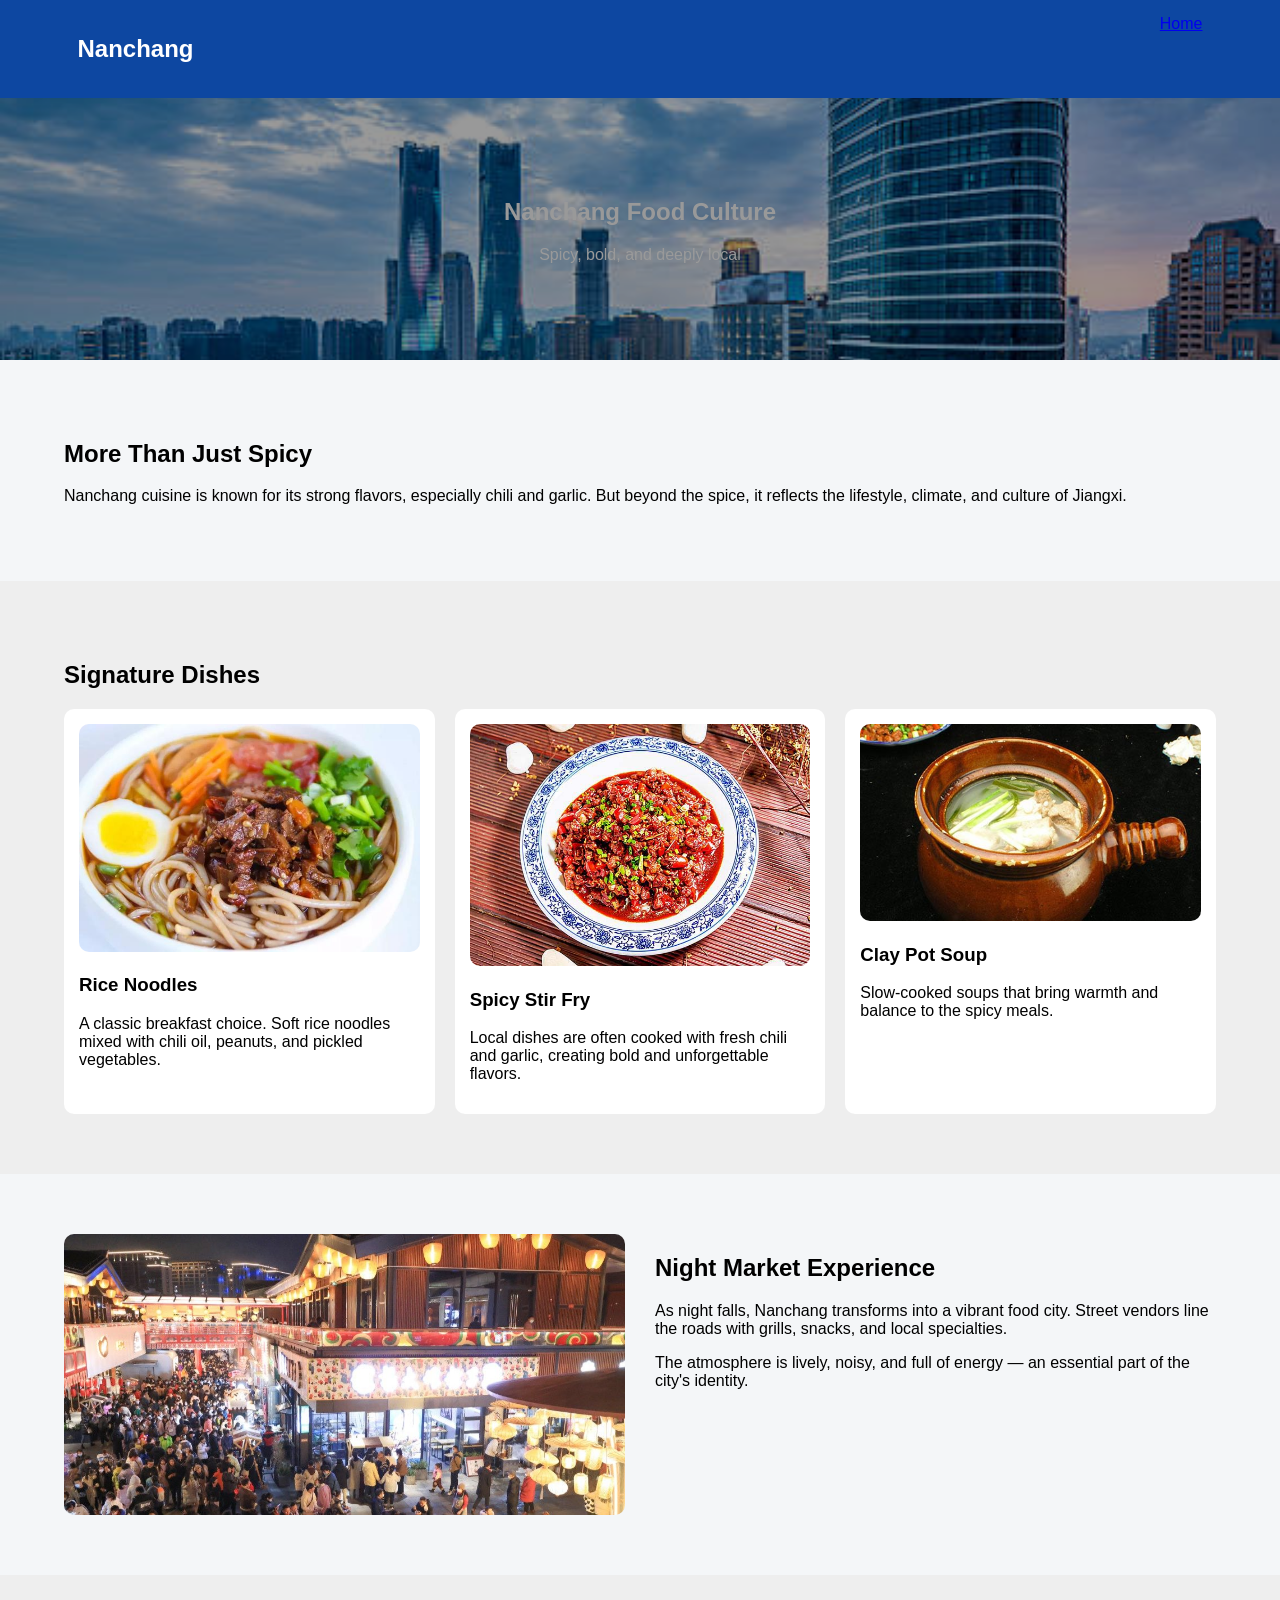
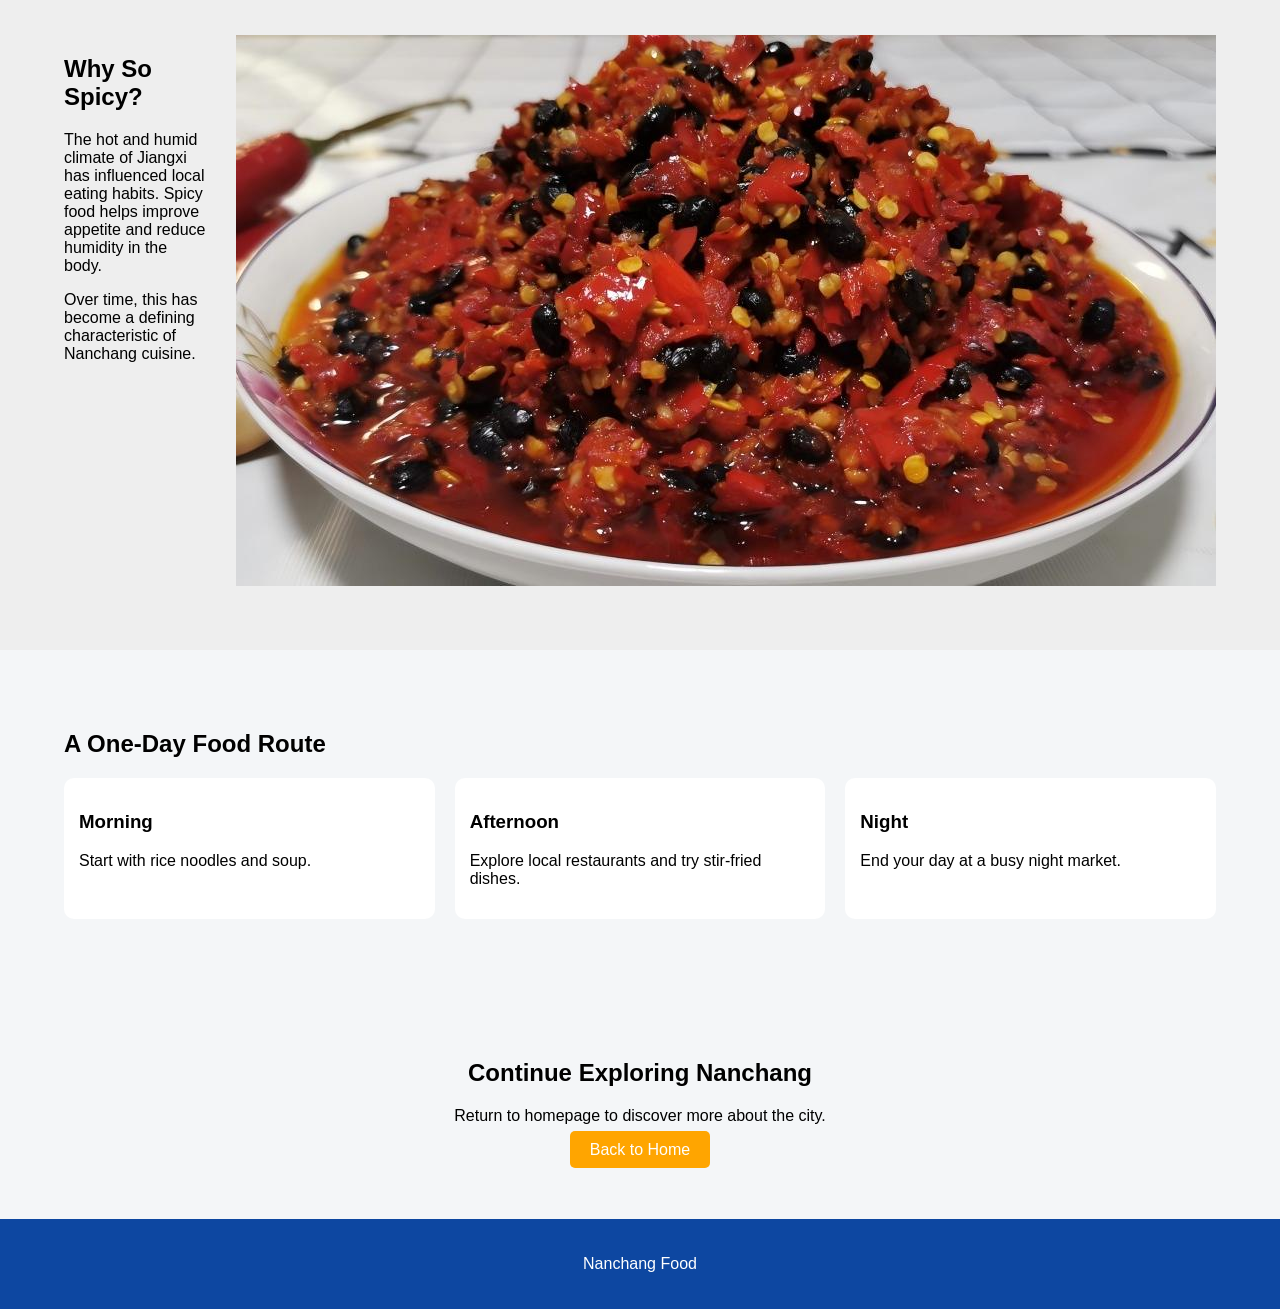
==== food.html @ 808b1657 "Add files via upload" ====
<!DOCTYPE html>
<html lang="en">
<head>
  <meta charset="UTF-8">
  <meta name="viewport" content="width=device-width, initial-scale=1.0">
  <title>Nanchang Food Culture</title>
  <link rel="stylesheet" href="style.css">
</head>

<body>

<!-- NAV -->
<header class="navbar">
  <div class="container nav-inner">
    <h2>Nanchang</h2>
    <nav>
      <a href="index.html">Home</a>
    </nav>
  </div>
</header>

<!-- HERO -->
<section class="hero small">
  <div class="overlay"></div>
  <div class="container">
    <h1>Nanchang Food Culture</h1>
    <p>Spicy, bold, and deeply local</p>
  </div>
</section>

<!-- INTRO -->
<section class="section">
  <div class="container">
    <h2>More Than Just Spicy</h2>
    <p>
      Nanchang cuisine is known for its strong flavors, especially chili and garlic.
      But beyond the spice, it reflects the lifestyle, climate, and culture of Jiangxi.
    </p>
  </div>
</section>

<!-- SIGNATURE DISHES -->
<section class="section gray">
  <div class="container">
    <h2>Signature Dishes</h2>

    <div class="grid-3">

      <div class="card">
        <img src="images/noodle.jpg">
        <h3>Rice Noodles</h3>
        <p>
          A classic breakfast choice. Soft rice noodles mixed with chili oil,
          peanuts, and pickled vegetables.
        </p>
      </div>

      <div class="card">
        <img src="images/spicy.jpg">
        <h3>Spicy Stir Fry</h3>
        <p>
          Local dishes are often cooked with fresh chili and garlic,
          creating bold and unforgettable flavors.
        </p>
      </div>

      <div class="card">
        <img src="images/soup.jpg">
        <h3>Clay Pot Soup</h3>
        <p>
          Slow-cooked soups that bring warmth and balance to the spicy meals.
        </p>
      </div>

    </div>
  </div>
</section>

<!-- STREET FOOD EXPERIENCE -->
<section class="section">
  <div class="container split">

    <img src="images/street.jpg" alt="Street Food">

    <div>
      <h2>Night Market Experience</h2>
      <p>
        As night falls, Nanchang transforms into a vibrant food city.
        Street vendors line the roads with grills, snacks, and local specialties.
      </p>
      <p>
        The atmosphere is lively, noisy, and full of energy —
        an essential part of the city's identity.
      </p>
    </div>

  </div>
</section>

<!-- FOOD CULTURE -->
<section class="section gray">
  <div class="container two-col">

    <div>
      <h2>Why So Spicy?</h2>
      <p>
        The hot and humid climate of Jiangxi has influenced local eating habits.
        Spicy food helps improve appetite and reduce humidity in the body.
      </p>
      <p>
        Over time, this has become a defining characteristic of Nanchang cuisine.
      </p>
    </div>

    <div>
      <img src="images/chili.jpg" alt="Chili">
    </div>

  </div>
</section>

<!-- FOOD ROUTE / EXPERIENCE -->
<section class="section">
  <div class="container">
    <h2>A One-Day Food Route</h2>

    <div class="grid-3">

      <div class="card">
        <h3>Morning</h3>
        <p>Start with rice noodles and soup.</p>
      </div>

      <div class="card">
        <h3>Afternoon</h3>
        <p>Explore local restaurants and try stir-fried dishes.</p>
      </div>

      <div class="card">
        <h3>Night</h3>
        <p>End your day at a busy night market.</p>
      </div>

    </div>
  </div>
</section>

<!-- CTA -->
<section class="section qr">
  <div class="container">
    <h2>Continue Exploring Nanchang</h2>
    <p>Return to homepage to discover more about the city.</p>
    <a href="index.html" class="btn primary">Back to Home</a>
  </div>
</section>

<!-- FOOTER -->
<footer class="footer">
  <p>Nanchang Food</p>
</footer>

<script src="script.js"></script>

</body>
</html>
---- style.css ----
body {
  margin: 0;
  font-family: Arial;
  background: #f4f6f8;
}

/* Layout */
.container {
  width: 90%;
  margin: auto;
}

/* NAV */
.navbar {
  background: #0d47a1;
  color: white;
  padding: 15px;
}

.nav-inner {
  display: flex;
  justify-content: space-between;
}

/* HERO */
.hero {
  background: url('images/hero.jpg') center/cover;
  color: white;
  padding: 150px 0;
  position: relative;
  text-align: center;
}

.overlay {
  position: absolute;
  inset: 0;
  background: rgba(0,0,0,0.4);
}

.hero-content {
  position: relative;
}

.hero.small {
  padding: 80px 0;
}

/* BUTTON */
.btn {
  padding: 10px 20px;
  margin: 10px;
  text-decoration: none;
  border-radius: 5px;
}

.primary {
  background: orange;
  color: white;
}

.secondary {
  border: 1px solid white;
  color: white;
}

/* SECTION */
.section {
  padding: 60px 0;
}

.gray {
  background: #eee;
}

/* GRID */
.grid-4 {
  display: grid;
  grid-template-columns: repeat(4,1fr);
  gap: 20px;
}

.grid-3 {
  display: grid;
  grid-template-columns: repeat(3,1fr);
  gap: 20px;
}

/* CARD */
.card {
  background: white;
  padding: 15px;
  border-radius: 10px;
}

.card img {
  width: 100%;
  border-radius: 10px;
}

/* SPLIT */
.two-col {
  display: grid;
  grid-template-columns: 1fr 1fr;
  gap: 30px;
}

.split {
  display: grid;
  grid-template-columns: 1fr 1fr;
  gap: 30px;
}

.split img {
  width: 100%;
  border-radius: 10px;
}

/* QR */
.qr {
  text-align: center;
}

.qr-box img {
  width: 150px;
}

/* FOOTER */
.footer {
  background: #0d47a1;
  color: white;
  text-align: center;
  padding: 20px;
}

/* MOBILE */
@media(max-width:768px){
  .grid-4, .grid-3, .two-col, .split {
    grid-template-columns: 1fr;
  }
}
/* ===== 动画基础 ===== */
.hidden {
  opacity: 0;
  transform: translateY(40px);
  transition: all 0.6s ease;
}

.show {
  opacity: 1;
  transform: translateY(0);
}

/* ===== Navbar 滚动效果 ===== */
.navbar.scrolled {
  background: rgba(13,71,161,0.9);
  backdrop-filter: blur(10px);
}

/* ===== 卡片动画更丝滑 ===== */
.card {
  transition: all 0.3s ease;
}

/* ===== 返回顶部按钮 ===== */
.backTop {
  position: fixed;
  bottom: 30px;
  right: 30px;
  background: orange;
  color: white;
  border: none;
  padding: 10px 15px;
  font-size: 20px;
  border-radius: 50%;
  cursor: pointer;
  display: none;
}
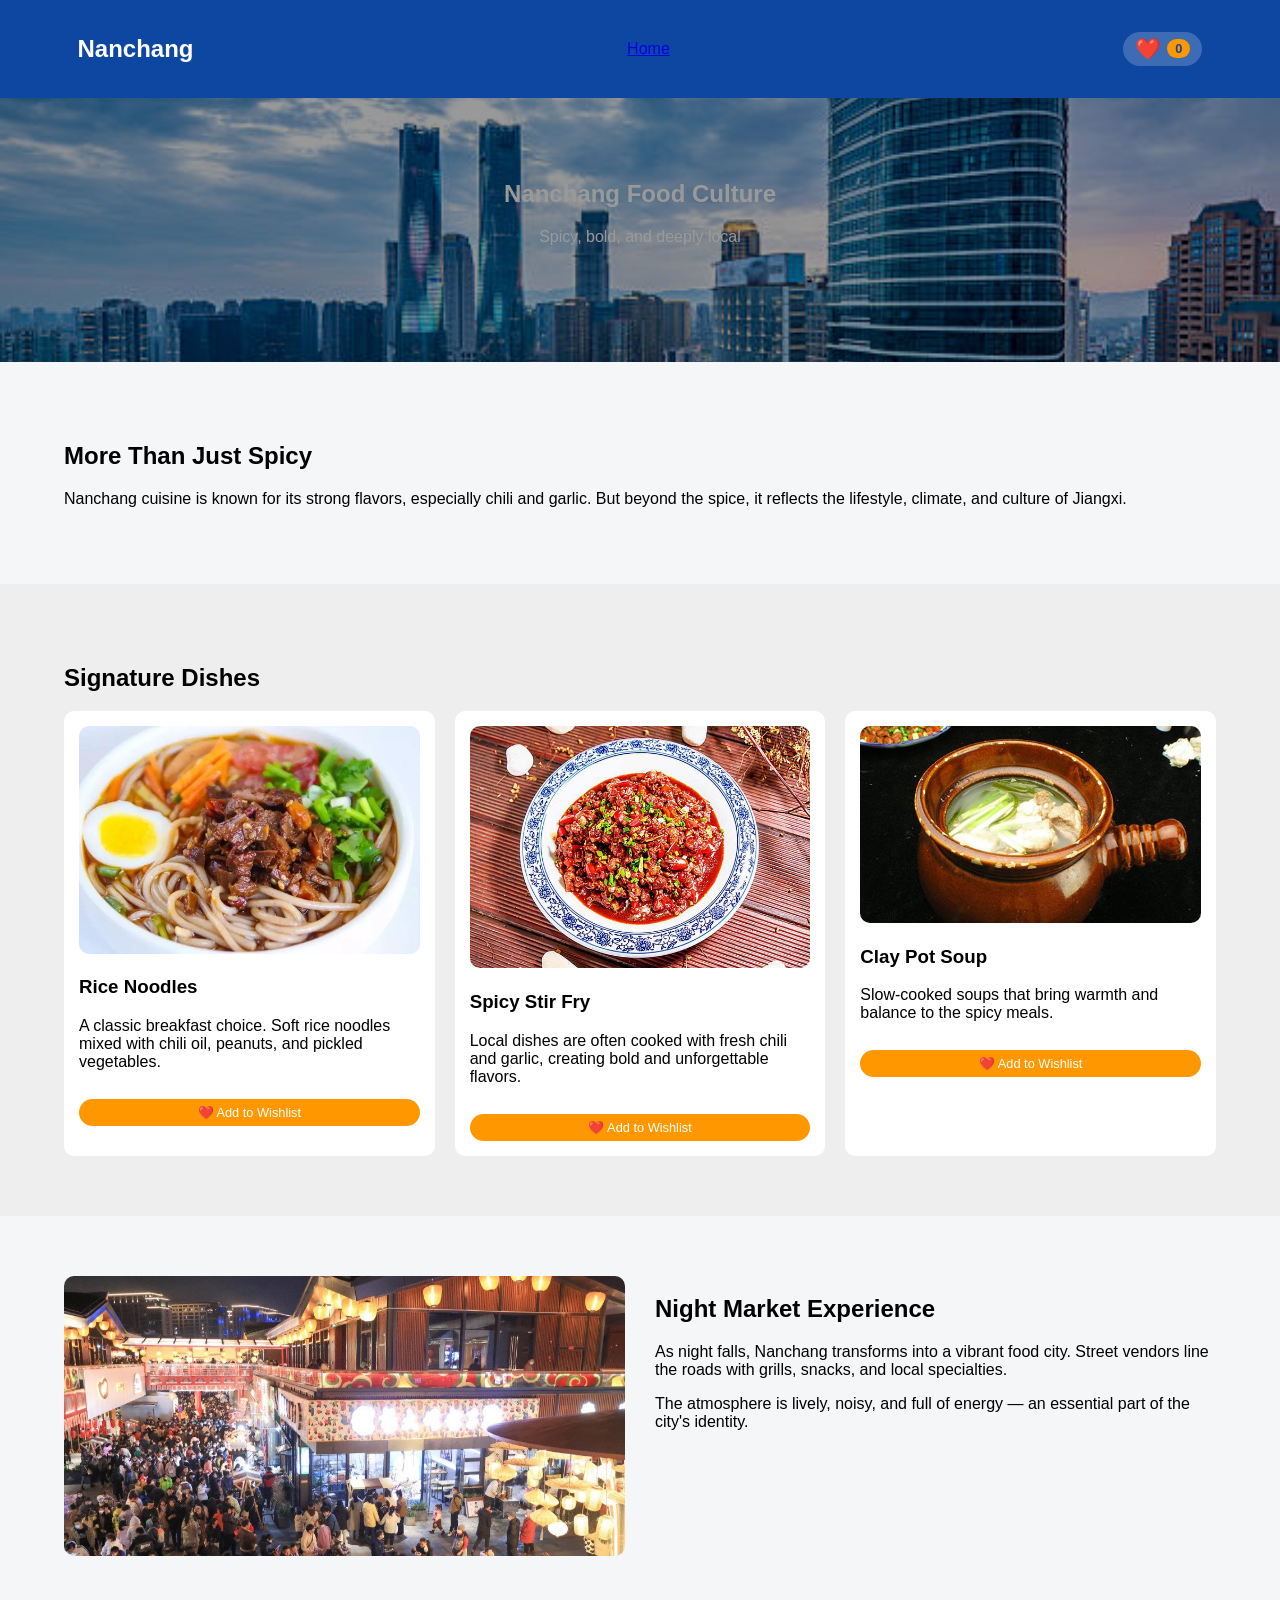
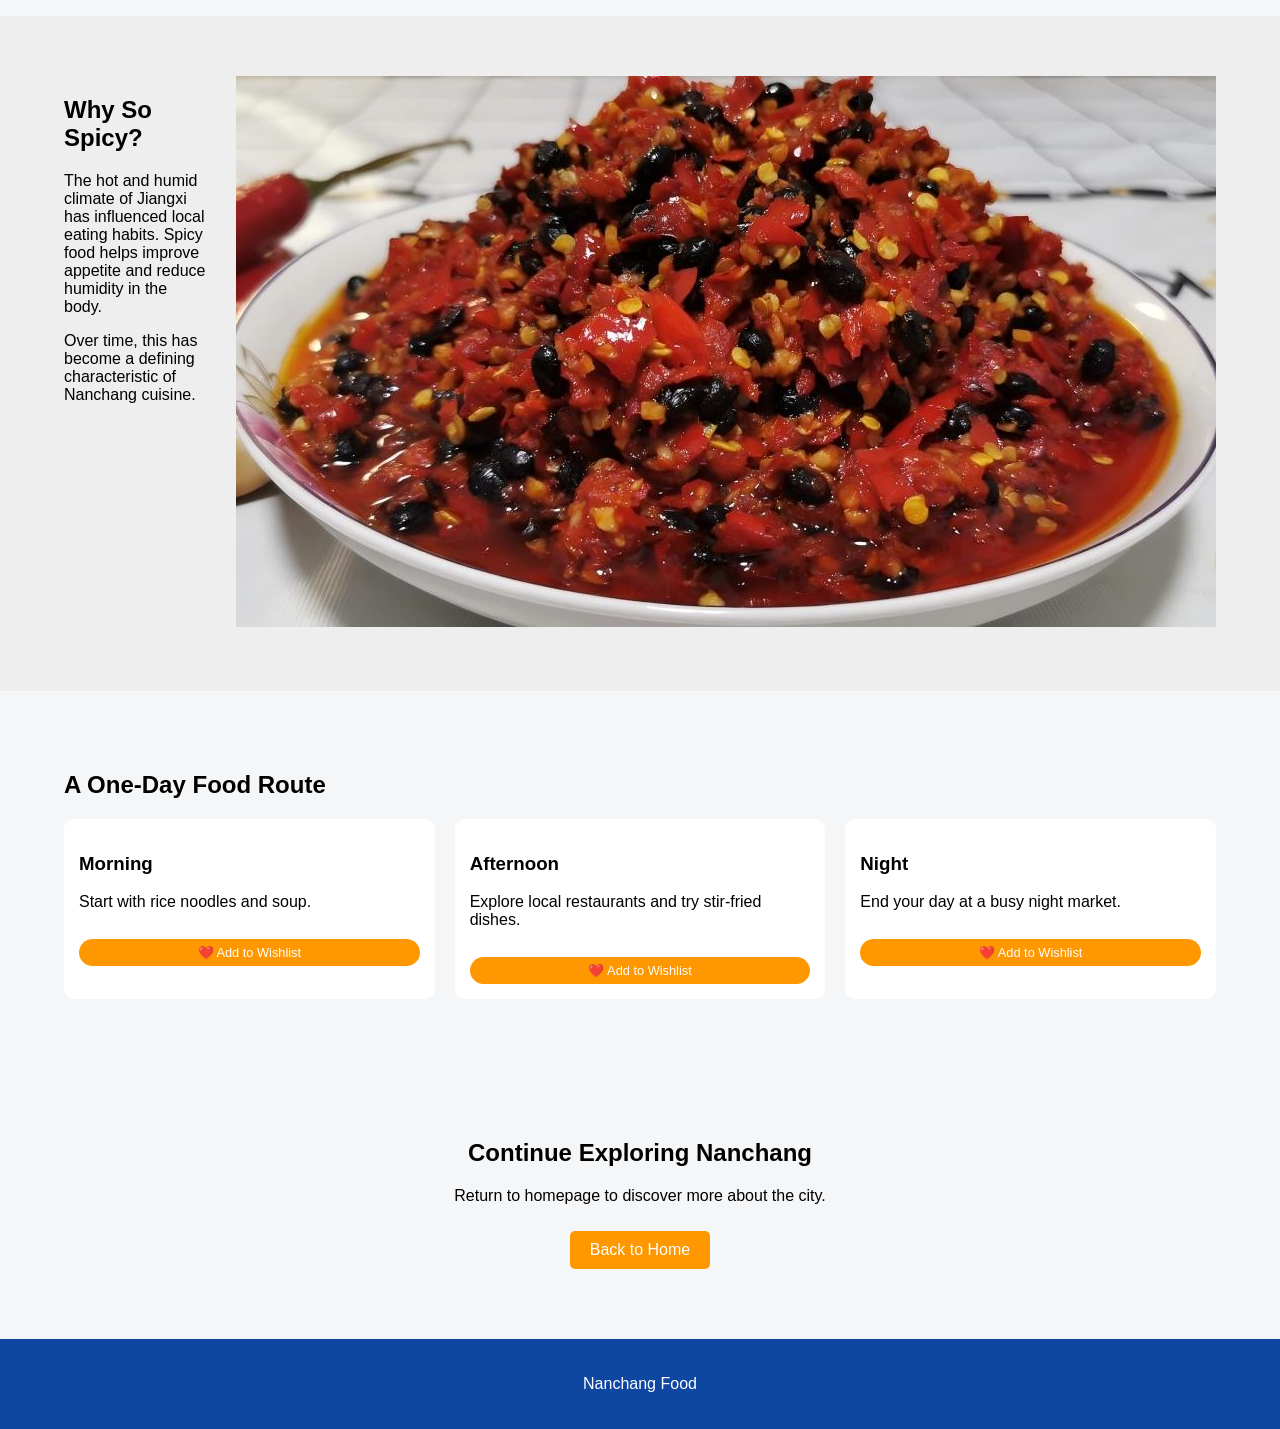
==== commit a299e7c0: "Add files via upload" ====
--- a/food.html
+++ b/food.html
@@ -6,7 +6,6 @@
   <title>Nanchang Food Culture</title>
   <link rel="stylesheet" href="style.css">
 </head>
-
 <body>
 
 <!-- NAV -->
@@ -16,6 +15,11 @@
     <nav>
       <a href="index.html">Home</a>
     </nav>
+    <!-- Wishlist icon with counter -->
+    <div class="wishlist-icon" id="wishlistIcon">
+      <span class="heart-icon">❤️</span>
+      <span class="wishlist-count" id="wishlistCount">0</span>
+    </div>
   </div>
 </header>
 
@@ -43,35 +47,25 @@
 <section class="section gray">
   <div class="container">
     <h2>Signature Dishes</h2>
-
     <div class="grid-3">
-
-      <div class="card">
-        <img src="images/noodle.jpg">
+      <div class="card" data-card-title="Rice Noodles" data-card-desc="A classic breakfast choice. Soft rice noodles mixed with chili oil, peanuts, and pickled vegetables." data-card-img="images/noodle.jpg">
+        <img src="images/noodle.jpg" alt="Rice Noodles">
         <h3>Rice Noodles</h3>
-        <p>
-          A classic breakfast choice. Soft rice noodles mixed with chili oil,
-          peanuts, and pickled vegetables.
-        </p>
+        <p>A classic breakfast choice. Soft rice noodles mixed with chili oil, peanuts, and pickled vegetables.</p>
+        <button class="wishlist-btn" data-name="Nanchang Rice Noodles" data-desc="A classic breakfast choice. Soft rice noodles mixed with chili oil, peanuts, and pickled vegetables." data-img="images/noodle.jpg">❤️ Add to Wishlist</button>
       </div>
-
-      <div class="card">
-        <img src="images/spicy.jpg">
+      <div class="card" data-card-title="Spicy Stir Fry" data-card-desc="Local dishes are often cooked with fresh chili and garlic, creating bold and unforgettable flavors." data-card-img="images/spicy.jpg">
+        <img src="images/spicy.jpg" alt="Spicy Stir Fry">
         <h3>Spicy Stir Fry</h3>
-        <p>
-          Local dishes are often cooked with fresh chili and garlic,
-          creating bold and unforgettable flavors.
-        </p>
+        <p>Local dishes are often cooked with fresh chili and garlic, creating bold and unforgettable flavors.</p>
+        <button class="wishlist-btn" data-name="Spicy Stir Fry" data-desc="Local dishes cooked with fresh chili and garlic, bold and unforgettable flavors." data-img="images/spicy.jpg">❤️ Add to Wishlist</button>
       </div>
-
-      <div class="card">
-        <img src="images/soup.jpg">
+      <div class="card" data-card-title="Clay Pot Soup" data-card-desc="Slow-cooked soups that bring warmth and balance to the spicy meals." data-card-img="images/soup.jpg">
+        <img src="images/soup.jpg" alt="Clay Pot Soup">
         <h3>Clay Pot Soup</h3>
-        <p>
-          Slow-cooked soups that bring warmth and balance to the spicy meals.
-        </p>
+        <p>Slow-cooked soups that bring warmth and balance to the spicy meals.</p>
+        <button class="wishlist-btn" data-name="Clay Pot Soup" data-desc="Slow-cooked soups that bring warmth and balance to the spicy meals." data-img="images/soup.jpg">❤️ Add to Wishlist</button>
       </div>
-
     </div>
   </div>
 </section>
@@ -79,9 +73,7 @@
 <!-- STREET FOOD EXPERIENCE -->
 <section class="section">
   <div class="container split">
-
     <img src="images/street.jpg" alt="Street Food">
-
     <div>
       <h2>Night Market Experience</h2>
       <p>
@@ -93,14 +85,12 @@
         an essential part of the city's identity.
       </p>
     </div>
-
   </div>
 </section>
 
 <!-- FOOD CULTURE -->
 <section class="section gray">
   <div class="container two-col">
-
     <div>
       <h2>Why So Spicy?</h2>
       <p>
@@ -111,11 +101,9 @@
         Over time, this has become a defining characteristic of Nanchang cuisine.
       </p>
     </div>
-
     <div>
       <img src="images/chili.jpg" alt="Chili">
     </div>
-
   </div>
 </section>
 
@@ -123,24 +111,22 @@
 <section class="section">
   <div class="container">
     <h2>A One-Day Food Route</h2>
-
     <div class="grid-3">
-
-      <div class="card">
+      <div class="card" data-card-title="Morning Food Tour" data-card-desc="Start with rice noodles and soup." data-card-img="">
         <h3>Morning</h3>
         <p>Start with rice noodles and soup.</p>
+        <button class="wishlist-btn" data-name="Morning Food Route" data-desc="Start your day with rice noodles and soup." data-img="">❤️ Add to Wishlist</button>
       </div>
-
-      <div class="card">
+      <div class="card" data-card-title="Afternoon Food Tour" data-card-desc="Explore local restaurants and try stir-fried dishes." data-card-img="">
         <h3>Afternoon</h3>
         <p>Explore local restaurants and try stir-fried dishes.</p>
+        <button class="wishlist-btn" data-name="Afternoon Food Route" data-desc="Explore local restaurants and try stir-fried dishes." data-img="">❤️ Add to Wishlist</button>
       </div>
-
-      <div class="card">
+      <div class="card" data-card-title="Night Food Tour" data-card-desc="End your day at a busy night market." data-card-img="">
         <h3>Night</h3>
         <p>End your day at a busy night market.</p>
+        <button class="wishlist-btn" data-name="Night Food Route" data-desc="End your day at a busy night market." data-img="">❤️ Add to Wishlist</button>
       </div>
-
     </div>
   </div>
 </section>
@@ -159,7 +145,34 @@
   <p>Nanchang Food</p>
 </footer>
 
+<!-- WISHLIST SIDEBAR -->
+<div class="wishlist-sidebar" id="wishlistSidebar">
+  <div class="sidebar-header">
+    <h3>My Wishlist ❤️</h3>
+    <button class="close-sidebar" id="closeSidebar">&times;</button>
+  </div>
+  <div class="wishlist-items" id="wishlistItems">
+    <p class="empty-message">Your wishlist is empty. Click the heart button on any dish or route to save your favorites.</p>
+  </div>
+  <div class="sidebar-footer">
+    <button id="clearWishlistBtn" class="clear-btn">Clear Wishlist</button>
+  </div>
+</div>
+
+<!-- EXIT POPUP (no email) -->
+<div id="exitPopup" class="exit-popup-overlay">
+  <div class="exit-popup-content">
+    <button class="close-popup" id="closePopupBtn">&times;</button>
+    <h3>🍜 Love Nanchang food?</h3>
+    <p>Save your favorite dishes and food routes to your wishlist — come back anytime to plan your culinary adventure.</p>
+    <div class="popup-buttons">
+      <button id="openWishlistFromPopup" class="btn primary">📋 View My Wishlist</button>
+      <button id="closePopupActionBtn" class="btn secondary">Keep Exploring</button>
+    </div>
+    <p class="small-note">All your saved items stay in your browser — no signup needed.</p>
+  </div>
+</div>
+
 <script src="script.js"></script>
-
 </body>
 </html>
--- a/style.css
+++ b/style.css
@@ -15,11 +15,46 @@
   background: #0d47a1;
   color: white;
   padding: 15px;
+  position: fixed;
+  width: 100%;
+  top: 0;
+  z-index: 1000;
+  transition: all 0.3s ease;
+  box-sizing: border-box;
 }
 
 .nav-inner {
   display: flex;
   justify-content: space-between;
+  align-items: center;
+}
+
+/* Wishlist icon styles */
+.wishlist-icon {
+  cursor: pointer;
+  display: flex;
+  align-items: center;
+  gap: 6px;
+  background: rgba(255,255,255,0.2);
+  padding: 5px 12px;
+  border-radius: 30px;
+  transition: 0.2s;
+  margin-left: 20px;
+}
+.wishlist-icon:hover {
+  background: rgba(255,255,255,0.4);
+  transform: scale(1.02);
+}
+.heart-icon {
+  font-size: 1.3rem;
+}
+.wishlist-count {
+  background: #ff9800;
+  border-radius: 20px;
+  padding: 2px 8px;
+  font-size: 0.8rem;
+  font-weight: bold;
+  color: #0d47a1;
 }
 
 /* HERO */
@@ -29,6 +64,7 @@
   padding: 150px 0;
   position: relative;
   text-align: center;
+  margin-top: 60px;
 }
 
 .overlay {
@@ -42,7 +78,8 @@
 }
 
 .hero.small {
-  padding: 80px 0;
+  padding: 100px 0;
+  margin-top: 60px;
 }
 
 /* BUTTON */
@@ -51,16 +88,21 @@
   margin: 10px;
   text-decoration: none;
   border-radius: 5px;
+  display: inline-block;
+  border: none;
+  cursor: pointer;
+  font-size: 1rem;
 }
 
 .primary {
-  background: orange;
+  background: #ff9800;
   color: white;
 }
 
 .secondary {
   border: 1px solid white;
   color: white;
+  background: transparent;
 }
 
 /* SECTION */
@@ -90,11 +132,31 @@
   background: white;
   padding: 15px;
   border-radius: 10px;
+  position: relative;
+  transition: all 0.3s ease;
 }
 
 .card img {
   width: 100%;
   border-radius: 10px;
+}
+
+/* Wishlist button inside cards */
+.wishlist-btn {
+  background: #ff9800;
+  border: none;
+  color: white;
+  padding: 6px 12px;
+  border-radius: 30px;
+  margin-top: 12px;
+  cursor: pointer;
+  font-size: 0.8rem;
+  transition: 0.2s;
+  width: 100%;
+}
+.wishlist-btn:hover {
+  background: #e68900;
+  transform: scale(1.02);
 }
 
 /* SPLIT */
@@ -132,41 +194,193 @@
   padding: 20px;
 }
 
+/* Wishlist Sidebar */
+.wishlist-sidebar {
+  position: fixed;
+  top: 0;
+  right: -380px;
+  width: 350px;
+  height: 100%;
+  background: white;
+  box-shadow: -2px 0 12px rgba(0,0,0,0.2);
+  z-index: 2000;
+  transition: right 0.3s ease;
+  display: flex;
+  flex-direction: column;
+  font-family: Arial;
+}
+.wishlist-sidebar.open {
+  right: 0;
+}
+.sidebar-header {
+  display: flex;
+  justify-content: space-between;
+  align-items: center;
+  padding: 20px;
+  border-bottom: 1px solid #ddd;
+  background: #0d47a1;
+  color: white;
+}
+.sidebar-header h3 {
+  margin: 0;
+}
+.close-sidebar {
+  background: none;
+  border: none;
+  font-size: 28px;
+  cursor: pointer;
+  color: white;
+}
+.wishlist-items {
+  flex: 1;
+  overflow-y: auto;
+  padding: 15px;
+}
+.wishlist-item {
+  display: flex;
+  gap: 12px;
+  margin-bottom: 15px;
+  border-bottom: 1px solid #eee;
+  padding-bottom: 12px;
+  align-items: flex-start;
+}
+.wishlist-item-img {
+  width: 60px;
+  height: 60px;
+  object-fit: cover;
+  border-radius: 8px;
+  background: #f0f0f0;
+}
+.wishlist-item-info {
+  flex: 1;
+}
+.wishlist-item-info h4 {
+  margin: 0 0 5px;
+  font-size: 1rem;
+}
+.wishlist-item-info p {
+  margin: 0;
+  font-size: 0.8rem;
+  color: #555;
+}
+.remove-item {
+  background: #dc3545;
+  border: none;
+  color: white;
+  padding: 4px 8px;
+  border-radius: 20px;
+  cursor: pointer;
+  font-size: 0.7rem;
+  margin-top: 5px;
+}
+.sidebar-footer {
+  padding: 15px;
+  border-top: 1px solid #ddd;
+  text-align: center;
+}
+.clear-btn {
+  background: #6c757d;
+  color: white;
+  border: none;
+  padding: 8px 16px;
+  border-radius: 30px;
+  cursor: pointer;
+}
+.empty-message {
+  text-align: center;
+  color: #888;
+  padding: 20px;
+}
+
+/* Exit Popup (no email) */
+.exit-popup-overlay {
+  position: fixed;
+  top: 0;
+  left: 0;
+  width: 100%;
+  height: 100%;
+  background: rgba(0,0,0,0.7);
+  z-index: 3000;
+  display: flex;
+  align-items: center;
+  justify-content: center;
+  visibility: hidden;
+  opacity: 0;
+  transition: visibility 0.2s, opacity 0.2s;
+}
+.exit-popup-overlay.active {
+  visibility: visible;
+  opacity: 1;
+}
+.exit-popup-content {
+  background: white;
+  max-width: 450px;
+  width: 90%;
+  padding: 30px 25px;
+  border-radius: 20px;
+  text-align: center;
+  position: relative;
+  box-shadow: 0 10px 25px rgba(0,0,0,0.2);
+}
+.close-popup {
+  position: absolute;
+  top: 12px;
+  right: 18px;
+  background: none;
+  border: none;
+  font-size: 28px;
+  cursor: pointer;
+  color: #888;
+}
+.popup-buttons {
+  display: flex;
+  flex-direction: column;
+  gap: 15px;
+  margin: 20px 0;
+}
+.small-note {
+  font-size: 0.7rem;
+  color: #777;
+}
+
 /* MOBILE */
 @media(max-width:768px){
   .grid-4, .grid-3, .two-col, .split {
     grid-template-columns: 1fr;
   }
-}
-/* ===== 动画基础 ===== */
+  .wishlist-sidebar {
+    width: 280px;
+  }
+  .nav-inner {
+    flex-wrap: wrap;
+  }
+  .wishlist-icon {
+    margin-left: auto;
+  }
+}
+
+/* Animation classes */
 .hidden {
   opacity: 0;
   transform: translateY(40px);
   transition: all 0.6s ease;
 }
-
 .show {
   opacity: 1;
   transform: translateY(0);
 }
-
-/* ===== Navbar 滚动效果 ===== */
 .navbar.scrolled {
-  background: rgba(13,71,161,0.9);
+  background: rgba(13,71,161,0.95);
   backdrop-filter: blur(10px);
 }
-
-/* ===== 卡片动画更丝滑 ===== */
 .card {
   transition: all 0.3s ease;
 }
-
-/* ===== 返回顶部按钮 ===== */
 .backTop {
   position: fixed;
   bottom: 30px;
   right: 30px;
-  background: orange;
+  background: #ff9800;
   color: white;
   border: none;
   padding: 10px 15px;
@@ -174,4 +388,20 @@
   border-radius: 50%;
   cursor: pointer;
   display: none;
+  z-index: 999;
+}
+/* Toast notification */
+.dynamic-toast {
+  position: fixed;
+  bottom: 80px;
+  left: 50%;
+  transform: translateX(-50%);
+  background: #0d47a1;
+  color: white;
+  padding: 8px 20px;
+  border-radius: 40px;
+  z-index: 9999;
+  font-size: 0.9rem;
+  transition: opacity 0.2s;
+  pointer-events: none;
 }
